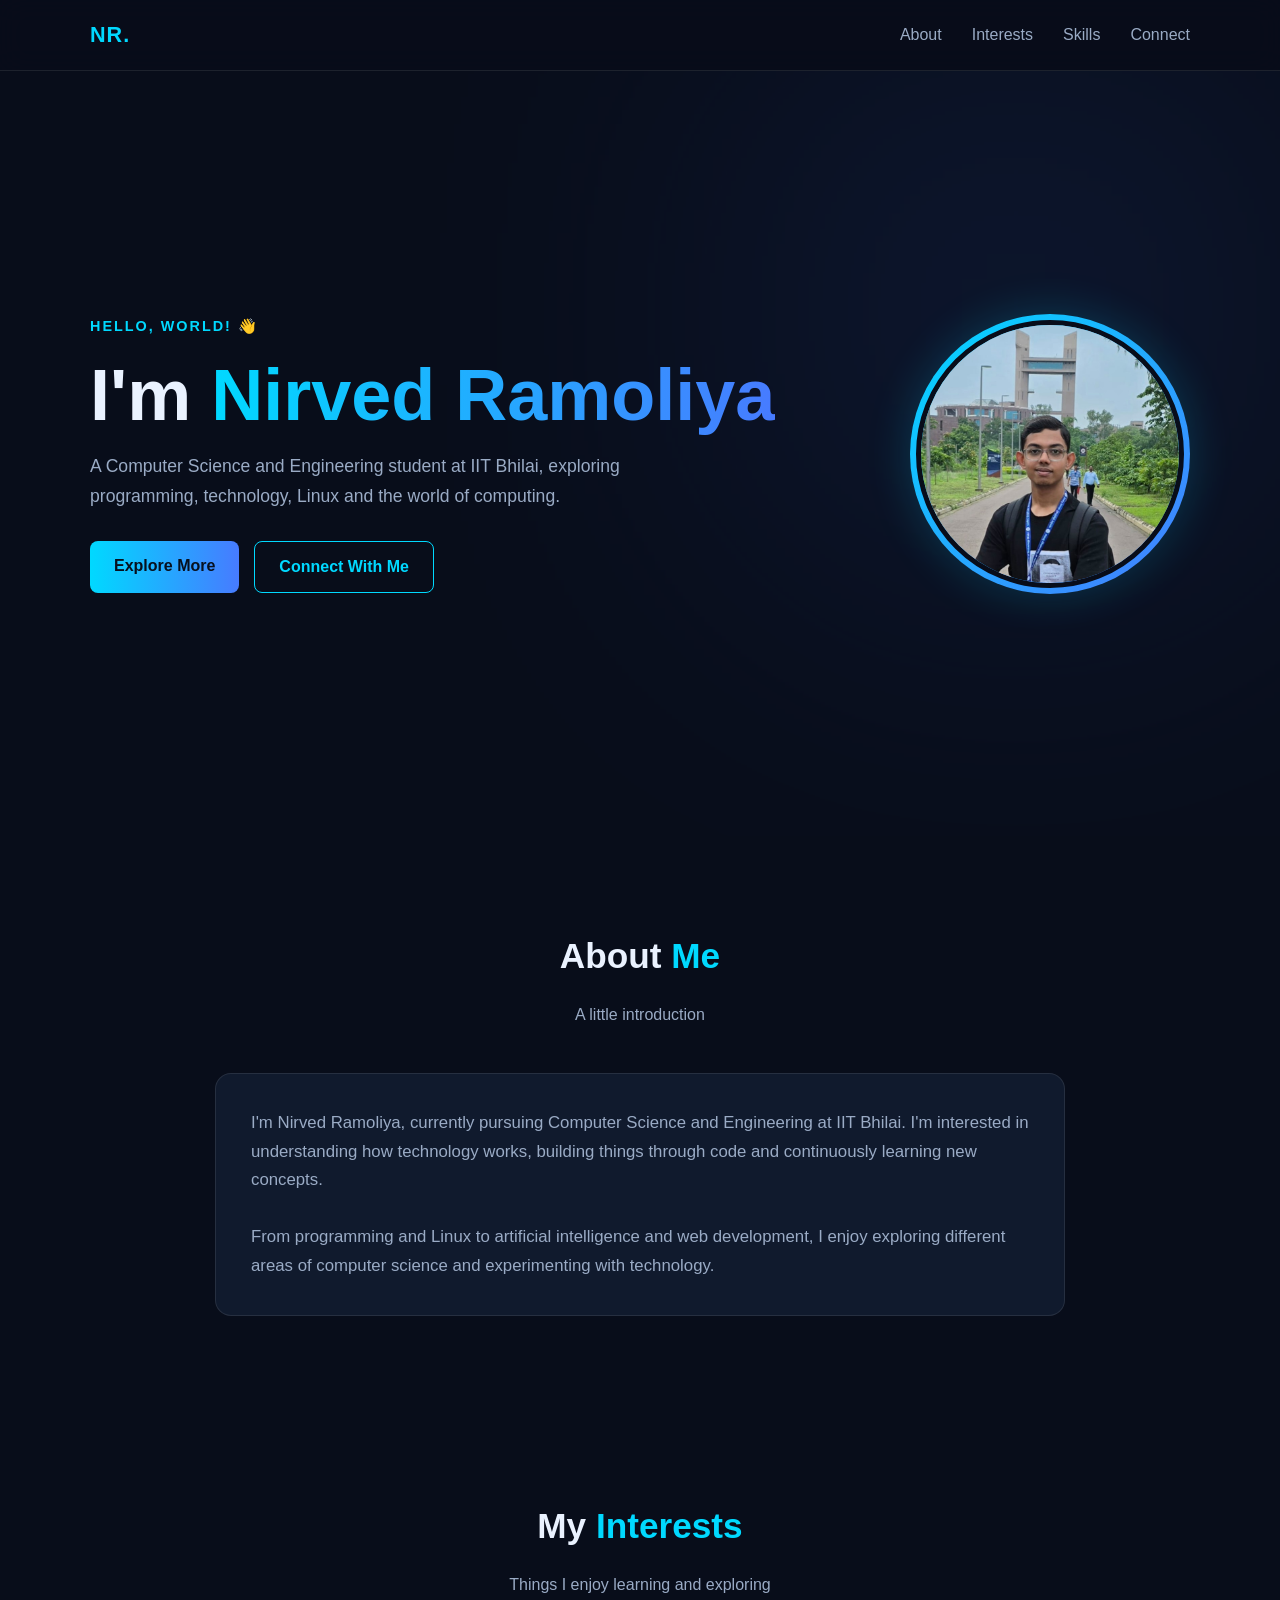
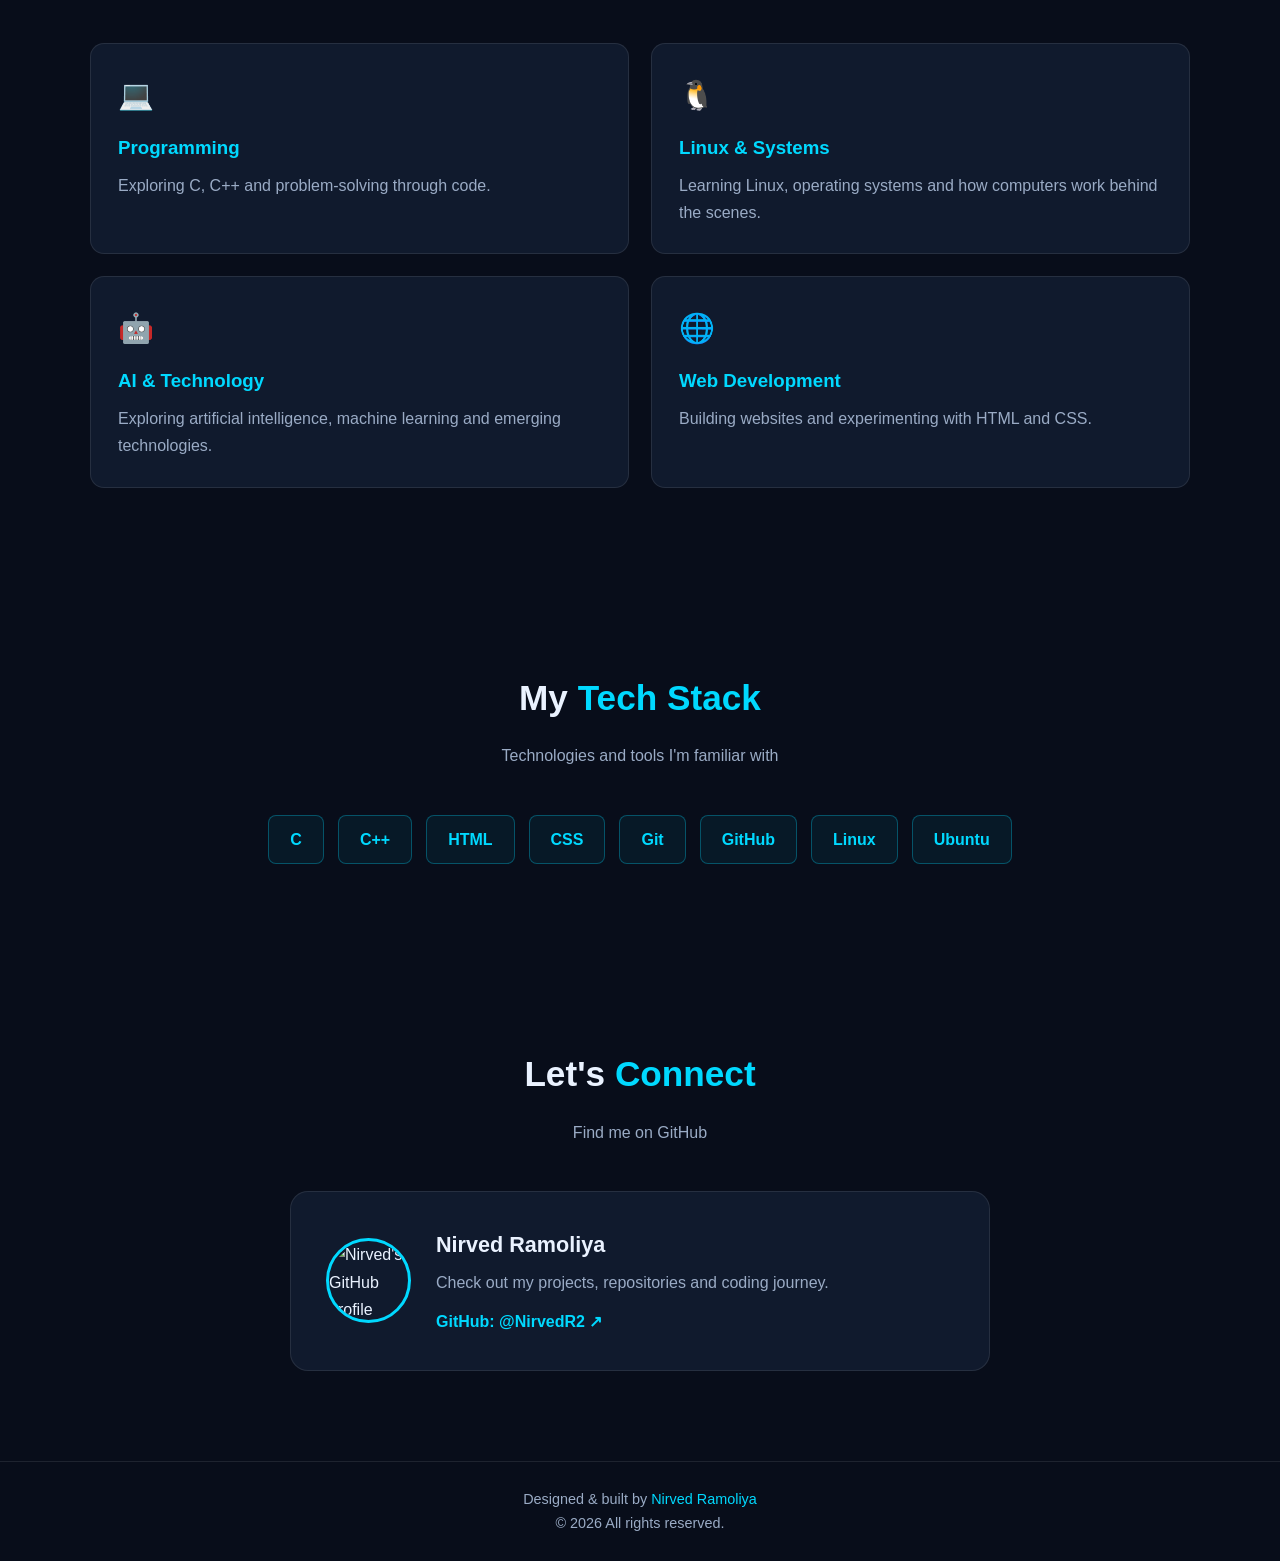
==== students/Nirved_Ramoliya-B26CS026-NirvedR2/index.html @ 40ca8c2a "Merge 9dba4587fb7343589e449cf7301ae868e159e269 into be1a81ae05a3687f8bb95f9a5128ed93df304a24" ====
<!DOCTYPE html>
<html lang="en">
<head>
    <meta charset="UTF-8">
    <meta name="viewport" content="width=device-width, initial-scale=1.0">

    <title>Nirved Ramoliya | CSE Student & Tech Enthusiast</title>

    <meta name="description"
          content="Personal portfolio of Nirved Ramoliya, CSE student at IIT Bhilai, interested in programming, Linux, AI and technology.">

    <style>
        :root {
            --bg: #080d1a;
            --surface: #101a2d;
            --surface-light: #14223a;
            --cyan: #00d9ff;
            --blue: #477bff;
            --text: #eaf2ff;
            --muted: #9aabc5;
            --border: rgba(255,255,255,0.09);
        }

        * {
            margin: 0;
            padding: 0;
            box-sizing: border-box;
        }

        html {
            scroll-behavior: smooth;
        }

        body {
            font-family: 'Segoe UI', Arial, sans-serif;
            background: var(--bg);
            color: var(--text);
            line-height: 1.7;
        }

        a {
            text-decoration: none;
            color: inherit;
        }

        .container {
            width: min(1100px, 90%);
            margin: auto;
        }

        /* NAVIGATION */

        nav {
            position: sticky;
            top: 0;
            z-index: 100;
            background: rgba(8,13,26,0.88);
            backdrop-filter: blur(14px);
            border-bottom: 1px solid var(--border);
        }

        .nav-content {
            min-height: 70px;
            display: flex;
            align-items: center;
            justify-content: space-between;
        }

        .logo {
            font-size: 1.35rem;
            font-weight: 800;
            color: var(--cyan);
            letter-spacing: 1px;
        }

        .nav-links {
            display: flex;
            gap: 30px;
            list-style: none;
        }

        .nav-links a {
            color: var(--muted);
            transition: 0.3s;
        }

        .nav-links a:hover {
            color: var(--cyan);
        }

        /* HERO */

        .hero {
            min-height: 85vh;
            display: flex;
            align-items: center;
            position: relative;
            overflow: hidden;
        }

        .hero::before {
            content: "";
            position: absolute;
            width: 400px;
            height: 400px;
            background: var(--blue);
            filter: blur(180px);
            opacity: 0.18;
            top: 5%;
            right: 5%;
            pointer-events: none;
        }

        .hero-content {
            display: flex;
            align-items: center;
            justify-content: space-between;
            gap: 60px;
            position: relative;
            z-index: 1;
        }

        .hero-text {
            flex: 1;
        }

        .greeting {
            color: var(--cyan);
            font-weight: 600;
            letter-spacing: 2px;
            text-transform: uppercase;
            font-size: 0.9rem;
        }

        .hero h1 {
            font-size: clamp(2.7rem, 6vw, 4.5rem);
            line-height: 1.15;
            margin: 15px 0;
        }

        .hero h1 span {
            background: linear-gradient(90deg, var(--cyan), var(--blue));
            -webkit-background-clip: text;
            background-clip: text;
            color: transparent;
        }

        .hero-description {
            color: var(--muted);
            font-size: 1.1rem;
            max-width: 570px;
            margin-bottom: 30px;
        }

        .hero-buttons {
            display: flex;
            flex-wrap: wrap;
            gap: 15px;
        }

        .btn {
            display: inline-block;
            padding: 11px 24px;
            border-radius: 8px;
            font-weight: 600;
            transition: 0.3s;
        }

        .btn-primary {
            background: linear-gradient(90deg, var(--cyan), var(--blue));
            color: #07101e;
        }

        .btn-secondary {
            border: 1px solid var(--cyan);
            color: var(--cyan);
        }

        .btn:hover {
            transform: translateY(-4px);
            box-shadow: 0 8px 25px rgba(0,217,255,0.15);
        }

        /* PERSONAL IMAGE */

        .profile-wrapper {
            flex-shrink: 0;
            width: 280px;
            height: 280px;
            border-radius: 50%;
            padding: 6px;
            background: linear-gradient(135deg, var(--cyan), var(--blue));
            box-shadow: 0 0 45px rgba(0,217,255,0.2);
        }

        .profile-wrapper img {
            width: 100%;
            height: 100%;
            object-fit: cover;
            border-radius: 50%;
            border: 5px solid var(--bg);
            background: var(--surface);
        }

        /* GENERAL SECTIONS */

        section {
            padding: 90px 0;
        }

        .section-title {
            text-align: center;
            font-size: 2.2rem;
            margin-bottom: 15px;
        }

        .section-title span {
            color: var(--cyan);
        }

        .section-subtitle {
            text-align: center;
            color: var(--muted);
            margin-bottom: 45px;
        }

        /* ABOUT */

        .about-card {
            background: var(--surface);
            border: 1px solid var(--border);
            border-radius: 16px;
            padding: 35px;
            max-width: 850px;
            margin: auto;
            transition: 0.3s;
        }

        .about-card:hover {
            border-color: rgba(0,217,255,0.4);
            transform: translateY(-4px);
        }

        .about-card p {
            color: var(--muted);
            font-size: 1.05rem;
        }

        /* INTERESTS */

        .interest-grid {
            display: grid;
            grid-template-columns: repeat(2, 1fr);
            gap: 22px;
        }

        .interest-card {
            background: var(--surface);
            border: 1px solid var(--border);
            padding: 27px;
            border-radius: 14px;
            transition: 0.3s;
        }

        .interest-card:hover {
            transform: translateY(-6px);
            border-color: var(--cyan);
            background: var(--surface-light);
        }

        .interest-icon {
            font-size: 1.8rem;
            margin-bottom: 12px;
        }

        .interest-card h3 {
            color: var(--cyan);
            margin-bottom: 8px;
        }

        .interest-card p {
            color: var(--muted);
        }

        /* SKILLS */

        .skills-container {
            display: flex;
            justify-content: center;
            flex-wrap: wrap;
            gap: 14px;
        }

        .skill {
            padding: 10px 21px;
            border: 1px solid rgba(0,217,255,0.3);
            background: rgba(0,217,255,0.06);
            color: var(--cyan);
            border-radius: 8px;
            font-weight: 600;
            transition: 0.3s;
        }

        .skill:hover {
            background: var(--cyan);
            color: var(--bg);
            transform: translateY(-3px);
        }

        /* CONNECT */

        .connect-card {
            max-width: 700px;
            margin: auto;
            background: var(--surface);
            border: 1px solid var(--border);
            border-radius: 18px;
            padding: 35px;
            display: flex;
            align-items: center;
            gap: 25px;
            transition: 0.3s;
        }

        .connect-card:hover {
            border-color: var(--cyan);
        }

        .github-avatar {
            width: 85px;
            height: 85px;
            border-radius: 50%;
            border: 3px solid var(--cyan);
        }

        .connect-info h3 {
            font-size: 1.35rem;
            margin-bottom: 5px;
        }

        .connect-info p {
            color: var(--muted);
            margin-bottom: 12px;
        }

        .github-link {
            color: var(--cyan);
            font-weight: 600;
        }

        .github-link:hover {
            text-decoration: underline;
        }

        /* FOOTER */

        footer {
            border-top: 1px solid var(--border);
            text-align: center;
            padding: 25px 0;
            color: var(--muted);
            font-size: 0.9rem;
        }

        footer span {
            color: var(--cyan);
        }

        /* RESPONSIVE */

        @media (max-width: 750px) {
            .hero-content {
                flex-direction: column-reverse;
                text-align: center;
                gap: 35px;
                padding: 60px 0;
            }

            .hero-description {
                margin-left: auto;
                margin-right: auto;
            }

            .hero-buttons {
                justify-content: center;
            }

            .profile-wrapper {
                width: 210px;
                height: 210px;
            }

            .interest-grid {
                grid-template-columns: 1fr;
            }

            .nav-content {
                flex-direction: column;
                padding: 14px 0;
                gap: 10px;
            }

            .nav-links {
                gap: 18px;
                font-size: 0.9rem;
            }
        }

        @media (max-width: 450px) {
            .connect-card {
                flex-direction: column;
                text-align: center;
            }

            .section-title {
                font-size: 1.8rem;
            }

            .about-card {
                padding: 24px;
            }
        }
    </style>
</head>

<body>

    <!-- NAVIGATION -->

    <nav>
        <div class="container nav-content">
            <a href="#" class="logo">NR.</a>

            <ul class="nav-links">
                <li><a href="#about">About</a></li>
                <li><a href="#interests">Interests</a></li>
                <li><a href="#skills">Skills</a></li>
                <li><a href="#contact">Connect</a></li>
            </ul>
        </div>
    </nav>

    <!-- HERO -->

    <header class="hero">
        <div class="container hero-content">

            <div class="hero-text">
                <p class="greeting">Hello, World! 👋</p>

                <h1>
                    I'm <span>Nirved Ramoliya</span>
                </h1>

                <p class="hero-description">
                    A Computer Science and Engineering student at IIT Bhilai,
                    exploring programming, technology, Linux and the world
                    of computing.
                </p>

                <div class="hero-buttons">
                    <a href="#about" class="btn btn-primary">
                        Explore More
                    </a>

                    <a href="#contact" class="btn btn-secondary">
                        Connect With Me
                    </a>
                </div>
            </div>

            <div class="profile-wrapper">
                <img src="images/me.jpg"
                     alt="Photo of Nirved Ramoliya">
            </div>

        </div>
    </header>

    <!-- ABOUT -->

    <section id="about">
        <div class="container">

            <h2 class="section-title">About <span>Me</span></h2>

            <p class="section-subtitle">
                A little introduction
            </p>

            <div class="about-card">
                <p>
                    I'm Nirved Ramoliya, currently pursuing Computer Science
                    and Engineering at IIT Bhilai. I'm interested in
                    understanding how technology works, building things
                    through code and continuously learning new concepts.
                    <br><br>
                    From programming and Linux to artificial intelligence
                    and web development, I enjoy exploring different areas
                    of computer science and experimenting with technology.
                </p>
            </div>

        </div>
    </section>

    <!-- INTERESTS -->

    <section id="interests">
        <div class="container">

            <h2 class="section-title">My <span>Interests</span></h2>

            <p class="section-subtitle">
                Things I enjoy learning and exploring
            </p>

            <div class="interest-grid">

                <div class="interest-card">
                    <div class="interest-icon">💻</div>
                    <h3>Programming</h3>
                    <p>
                        Exploring C, C++ and problem-solving through code.
                    </p>
                </div>

                <div class="interest-card">
                    <div class="interest-icon">🐧</div>
                    <h3>Linux & Systems</h3>
                    <p>
                        Learning Linux, operating systems and how computers
                        work behind the scenes.
                    </p>
                </div>

                <div class="interest-card">
                    <div class="interest-icon">🤖</div>
                    <h3>AI & Technology</h3>
                    <p>
                        Exploring artificial intelligence, machine learning
                        and emerging technologies.
                    </p>
                </div>

                <div class="interest-card">
                    <div class="interest-icon">🌐</div>
                    <h3>Web Development</h3>
                    <p>
                        Building websites and experimenting with HTML and CSS.
                    </p>
                </div>

            </div>
        </div>
    </section>

    <!-- SKILLS -->

    <section id="skills">
        <div class="container">

            <h2 class="section-title">My <span>Tech Stack</span></h2>

            <p class="section-subtitle">
                Technologies and tools I'm familiar with
            </p>

            <div class="skills-container">
                <span class="skill">C</span>
                <span class="skill">C++</span>
                <span class="skill">HTML</span>
                <span class="skill">CSS</span>
                <span class="skill">Git</span>
                <span class="skill">GitHub</span>
                <span class="skill">Linux</span>
                <span class="skill">Ubuntu</span>
            </div>

        </div>
    </section>

    <!-- CONTACT -->

    <section id="contact">
        <div class="container">

            <h2 class="section-title">Let's <span>Connect</span></h2>

            <p class="section-subtitle">
                Find me on GitHub
            </p>

            <div class="connect-card">

                <img class="github-avatar"
                     src="https://github.com/NirvedR2.png"
                     alt="Nirved's GitHub profile picture">

                <div class="connect-info">
                    <h3>Nirved Ramoliya</h3>

                    <p>
                        Check out my projects, repositories and coding journey.
                    </p>

                    <a class="github-link"
                       href="https://github.com/NirvedR2"
                       target="_blank"
                       rel="noopener noreferrer">
                        GitHub: @NirvedR2 ↗
                    </a>
                </div>

            </div>

        </div>
    </section>

    <!-- FOOTER -->

    <footer>
        <div class="container">
            Designed & built by <span>Nirved Ramoliya</span>
            <br>
            © 2026 All rights reserved.
        </div>
    </footer>

</body>
</html>
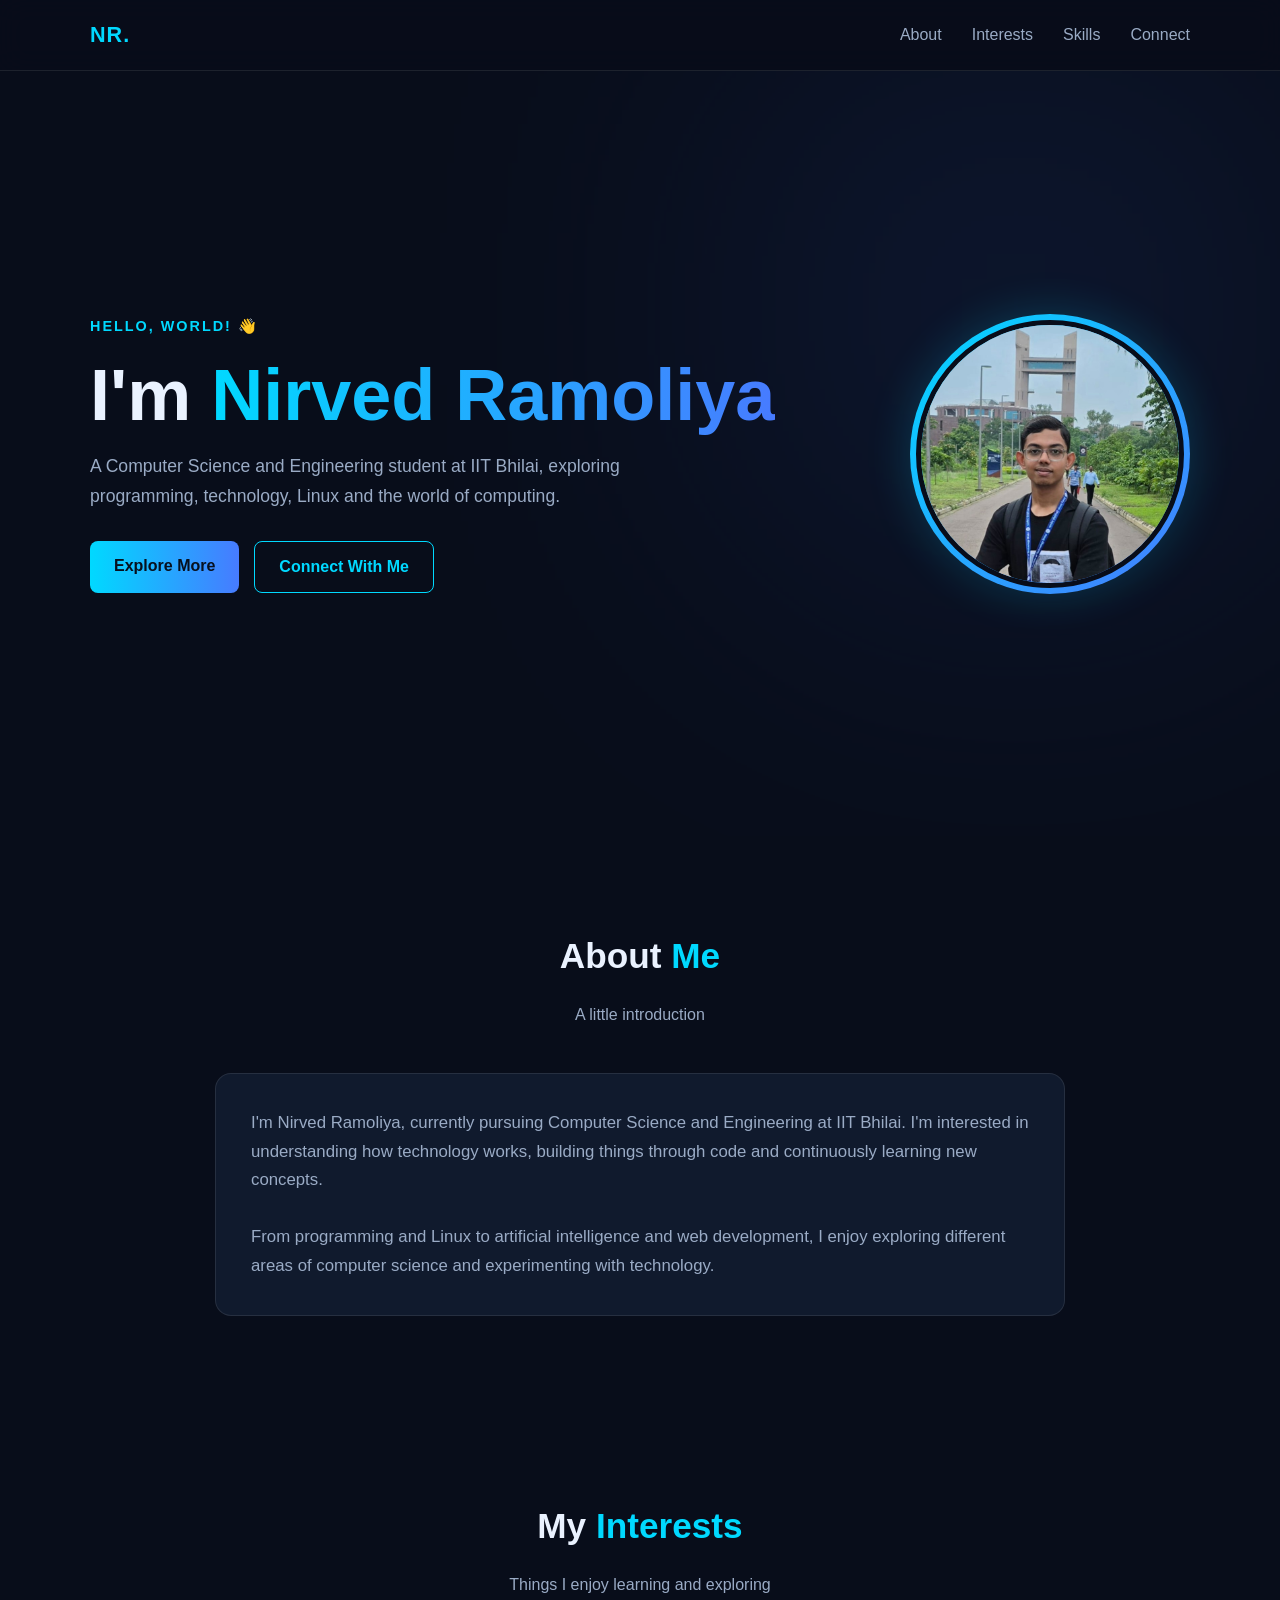
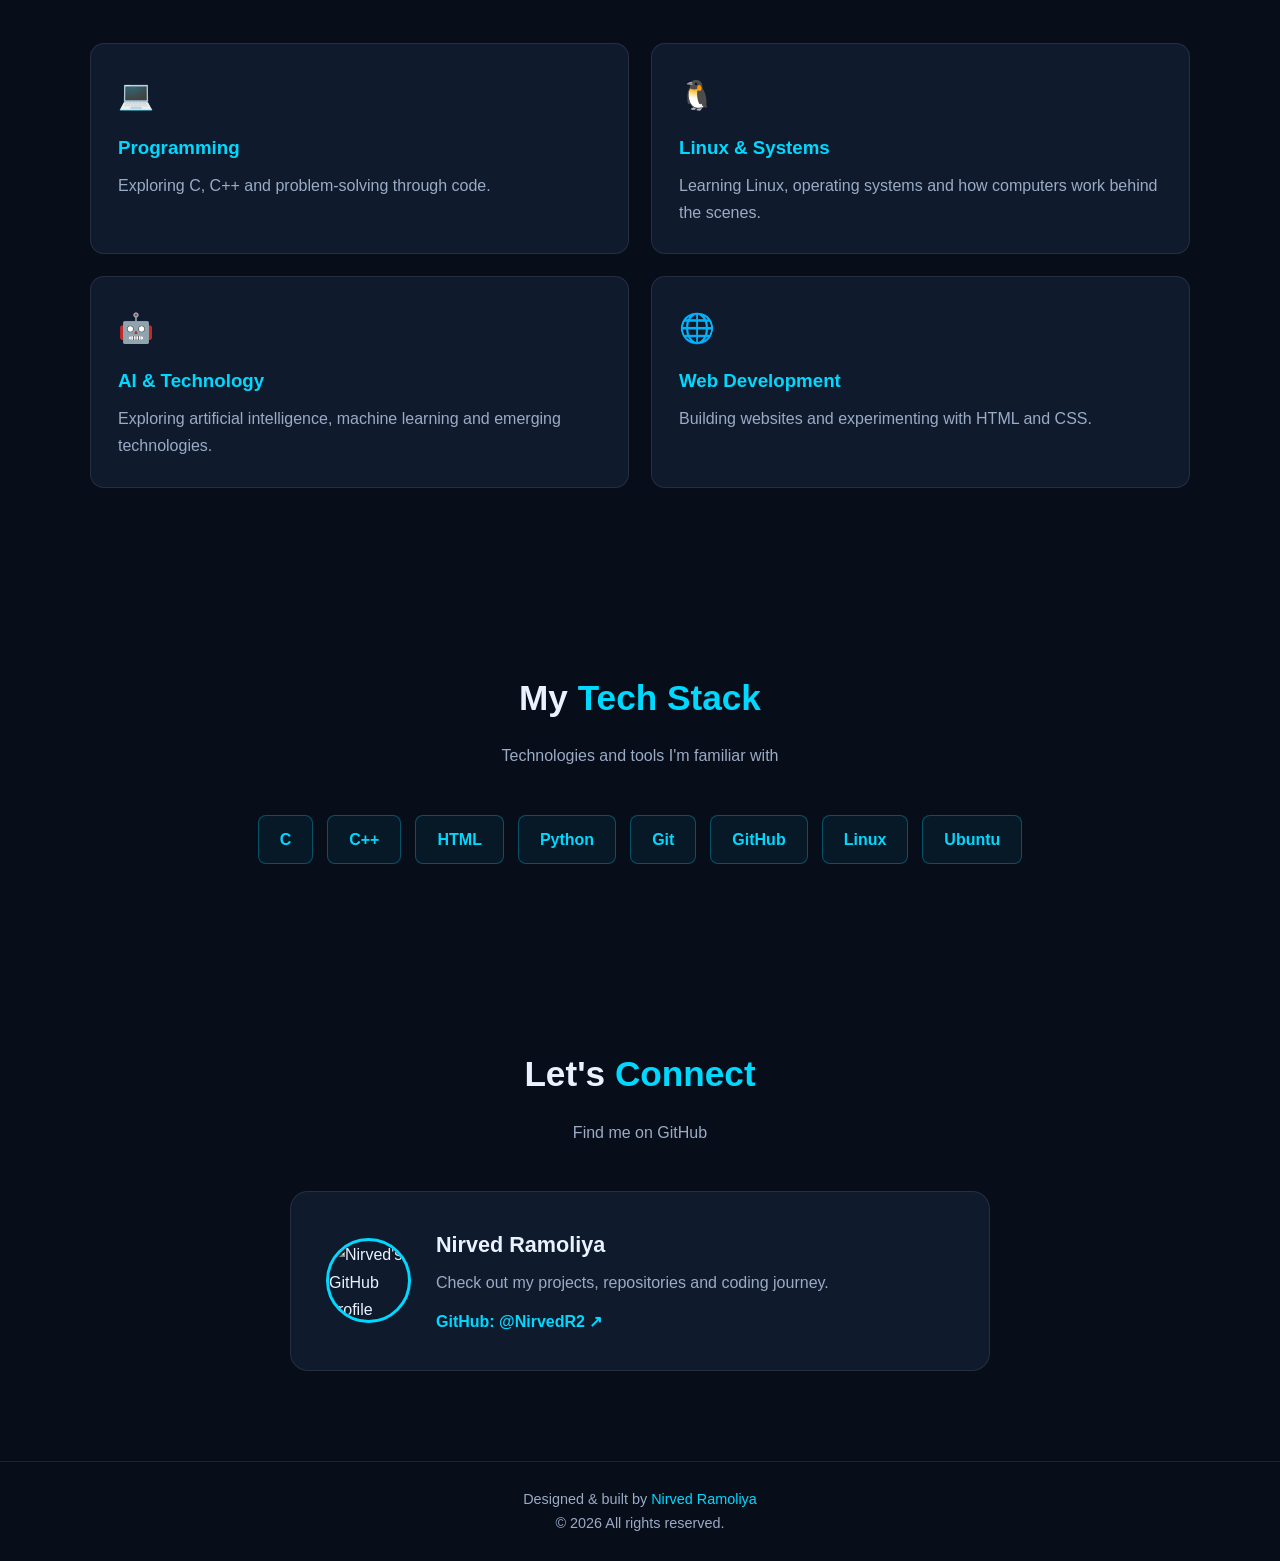
==== commit 2cddb1fc: "update: Nirved_Ramoliya-B26CS026-NirvedR2 (#17) * add: Nirved_Ramoliya-B26CS026-NirvedR2 bio page  *" ====
--- a/students/Nirved_Ramoliya-B26CS026-NirvedR2/index.html
+++ b/students/Nirved_Ramoliya-B26CS026-NirvedR2/index.html
@@ -1,4 +1,3 @@
-
 <!DOCTYPE html>
 <html lang="en">
 <head>
@@ -571,7 +570,7 @@
                 <span class="skill">C</span>
                 <span class="skill">C++</span>
                 <span class="skill">HTML</span>
-                <span class="skill">CSS</span>
+                <span class="skill">Python</span>
                 <span class="skill">Git</span>
                 <span class="skill">GitHub</span>
                 <span class="skill">Linux</span>
@@ -630,4 +629,3 @@
 
 </body>
 </html>
-
